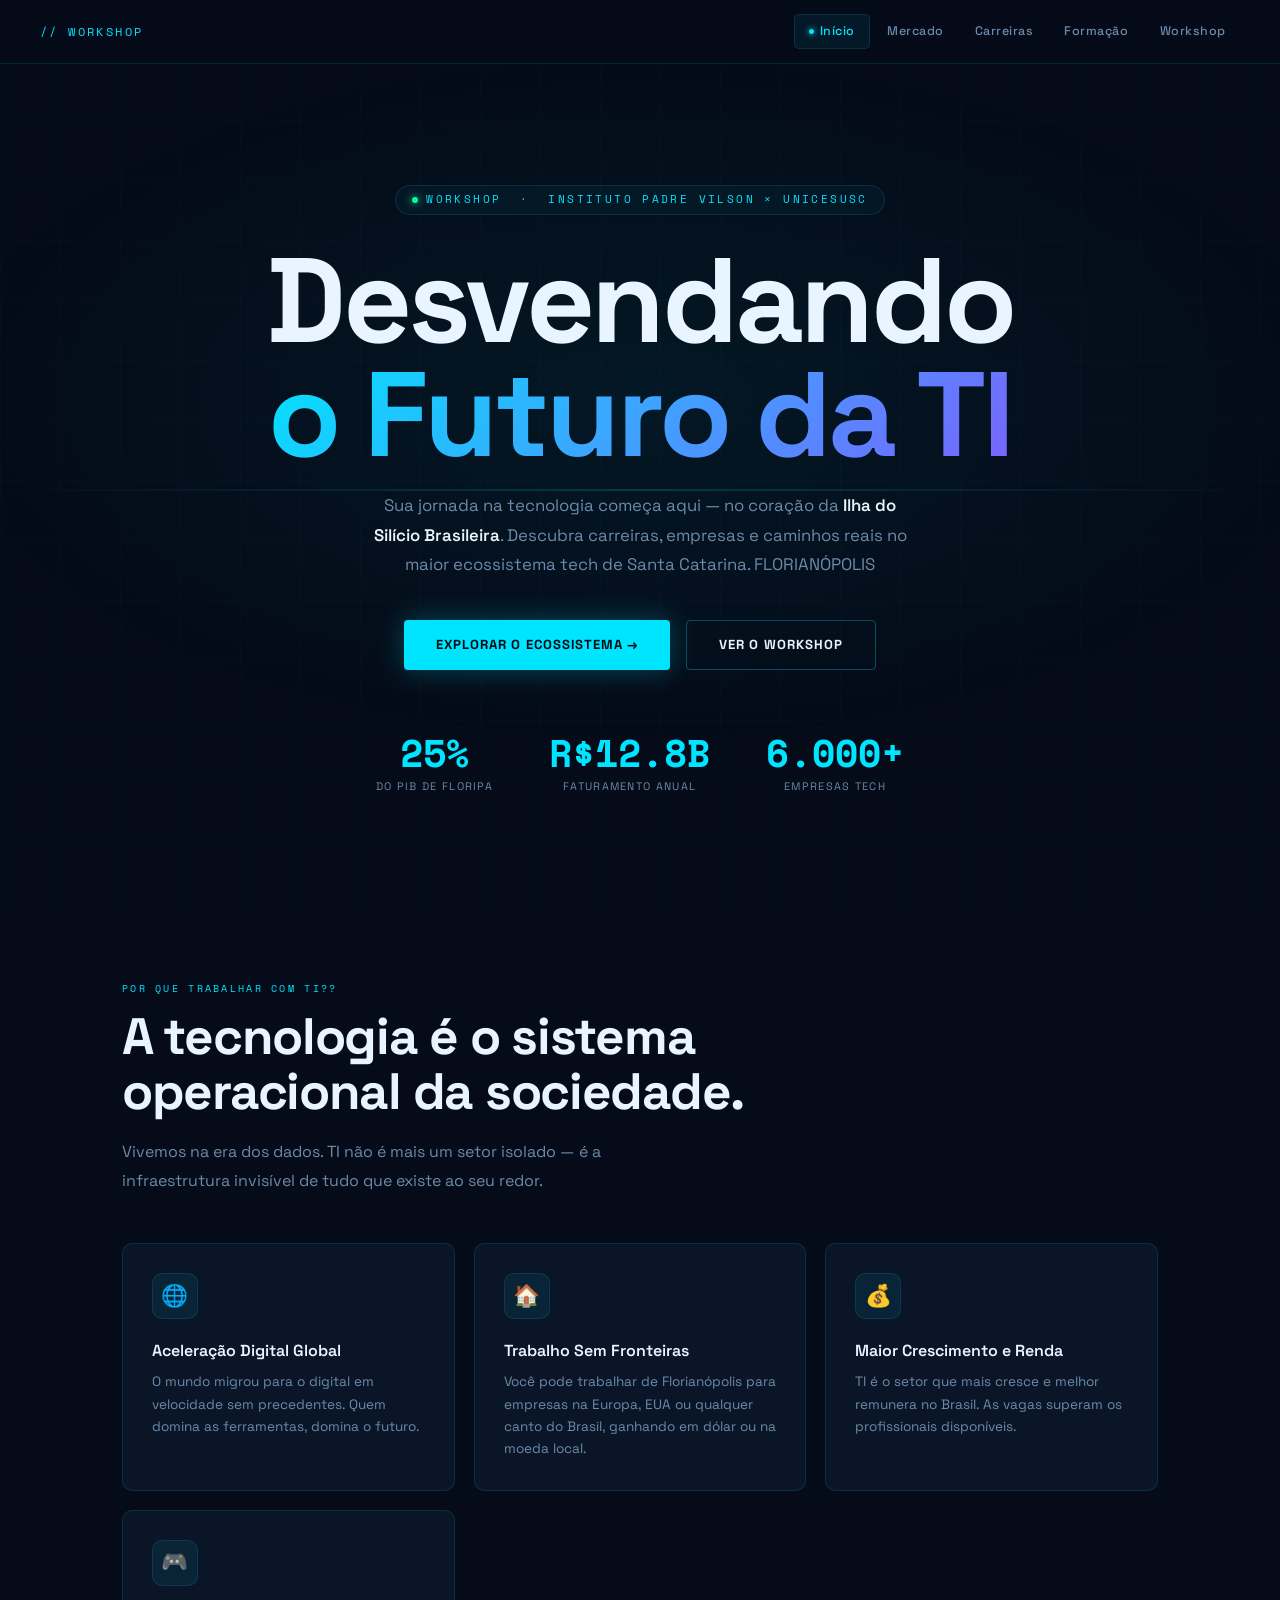
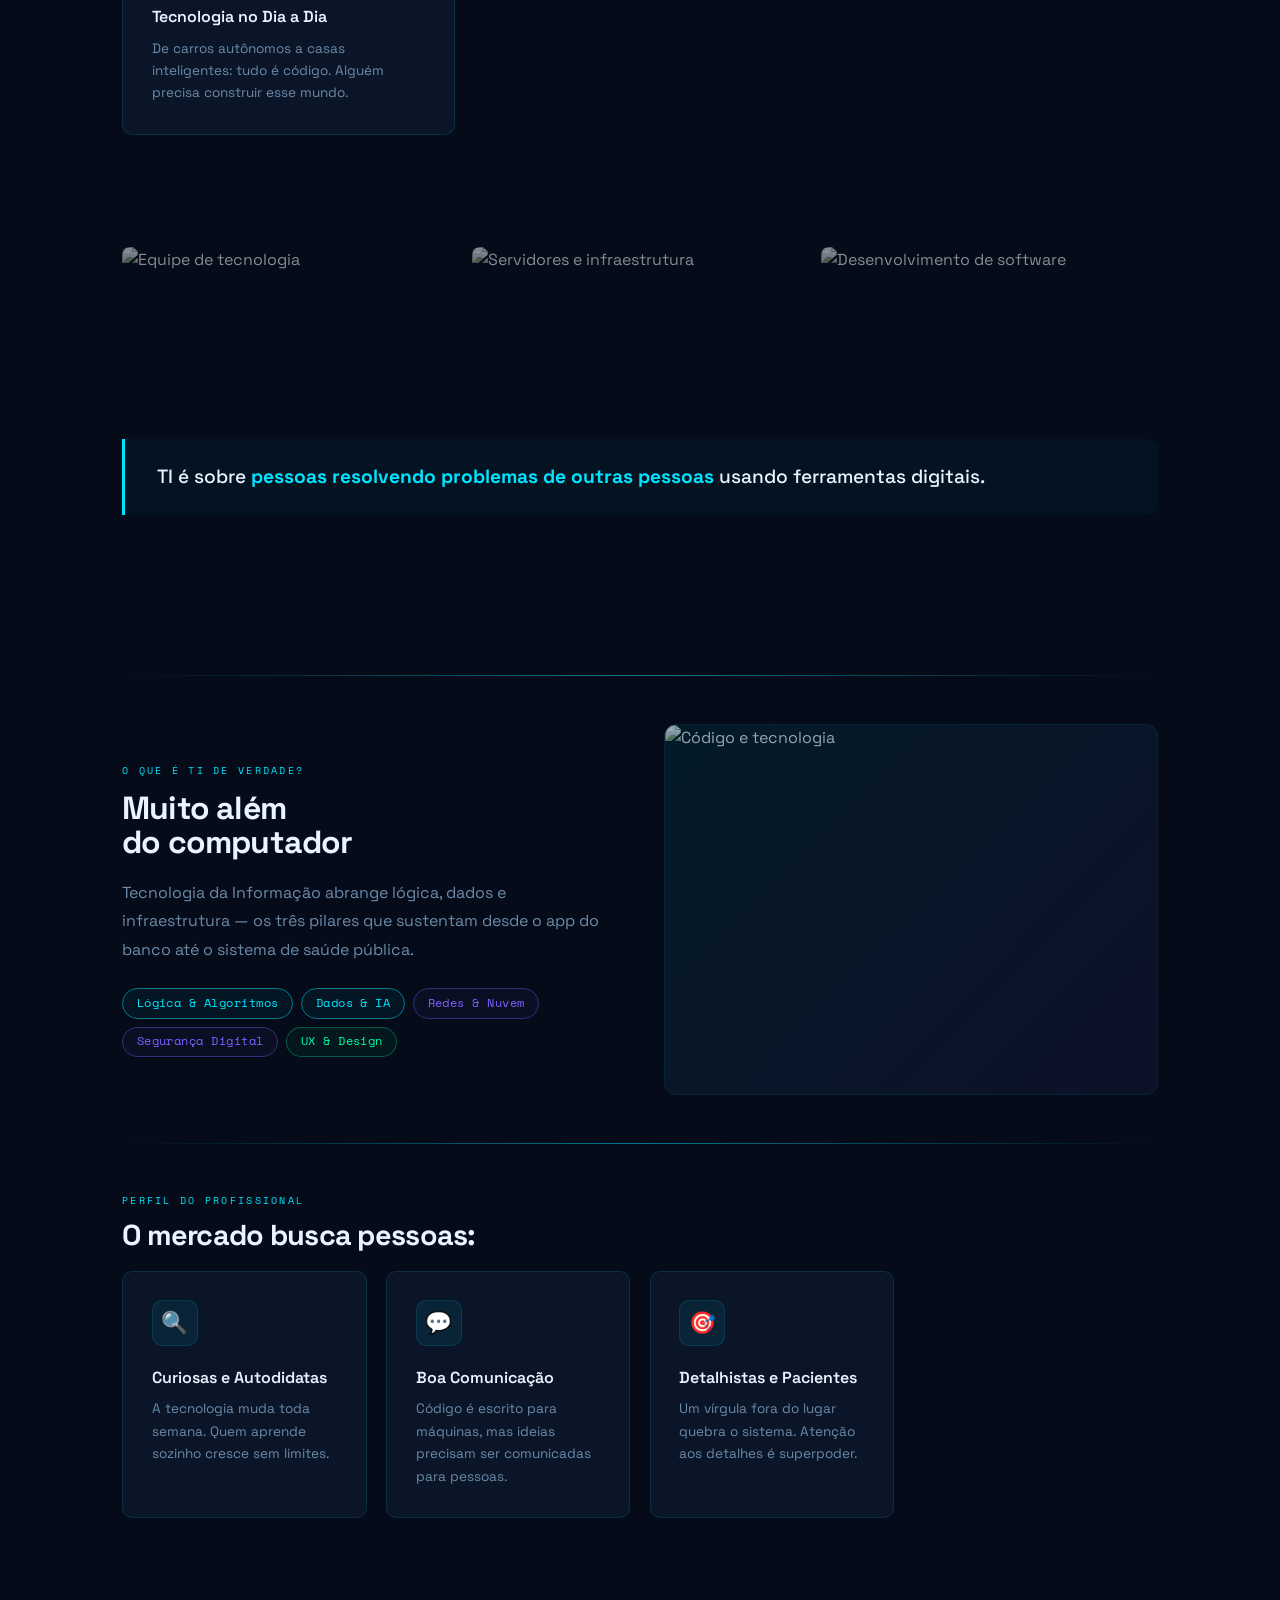
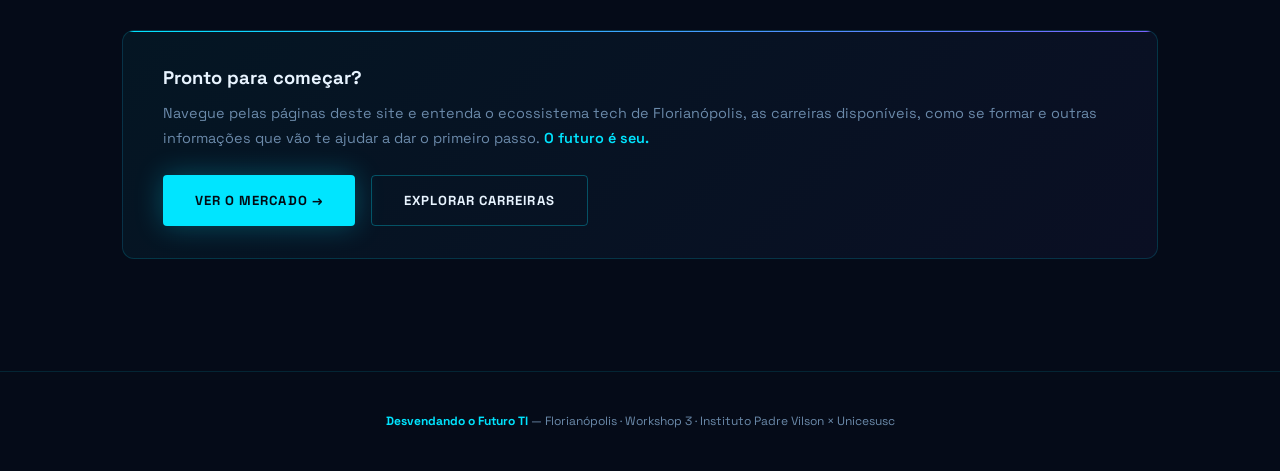
==== index.html @ 4a5c8958 "1 commit" ====
<!DOCTYPE html>
<html lang="pt-BR">
<head>
  <meta charset="UTF-8" />
  <meta name="viewport" content="width=device-width, initial-scale=1.0" />
  <title>Desvendando o Futuro TI — Florianópolis</title>
  <meta name="description" content="Workshop 3 – Mercado de Tecnologia em SC. Sua jornada na TI de Florianópolis começa aqui." />
  <link rel="stylesheet" href="style.css" />
</head>
<body>

<!-- ══ NAVBAR ══════════════════════════════════════════════════════ -->
<nav class="navbar">
  <div class="nav-logo">&#47;&#47;&nbsp;WORKSHOP<span></span></div>

  <button class="nav-toggle" id="nav-toggle" aria-label="Abrir menu">
    <span></span><span></span><span></span>
  </button>

  <ul class="nav-links" id="nav-links">
    <li><a href="index.html"><span class="dot"></span>Início</a></li>
    <li><a href="mercado.html"><span class="dot"></span>Mercado</a></li>
    <li><a href="carreiras.html"><span class="dot"></span>Carreiras</a></li>
    <li><a href="formacao.html"><span class="dot"></span>Formação</a></li>
    <li><a href="workshop.html"><span class="dot"></span>Workshop</a></li>
  </ul>
</nav>

<!-- ══ HERO ════════════════════════════════════════════════════════ -->
<div class="page-wrapper">
  <section class="hero">
    <div class="hero-bg-img"></div>
    <div class="hero-overlay"></div>

    <div class="hero-content">
      <div class="eyebrow">
        <div class="eyebrow-dot"></div>
        Workshop  &nbsp;·&nbsp; Instituto Padre Vilson × Unicesusc
      </div>

      <h1>
        Desvendando<br>
        <span class="line2">o Futuro da TI</span>
      </h1>

      <p class="hero-sub">
        Sua jornada na tecnologia começa aqui — no coração da
        <strong>Ilha do Silício Brasileira</strong>.
        Descubra carreiras, empresas e caminhos reais no maior
        ecossistema tech de Santa Catarina. FLORIANÓPOLIS
      </p>

      <div class="hero-ctas">
        <a href="mercado.html" class="btn btn-primary">Explorar o Ecossistema →</a>
        <a href="workshop.html" class="btn btn-ghost">Ver o Workshop</a>
      </div>

      <div class="hero-stats">
        <div class="stat">
          <div class="stat-num" data-count="25" data-suffix="%">0%</div>
          <div class="stat-label">do PIB de Floripa</div>
        </div>
        <div class="stat">
          <div class="stat-num" data-count="12.8" data-prefix="R$" data-suffix="B" data-decimals="1">R$0B</div>
          <div class="stat-label">faturamento anual</div>
        </div>
        <div class="stat">
          <div class="stat-num" data-count="6000" data-suffix="+">0</div>
          <div class="stat-label">empresas tech</div>
        </div>
      </div>
    </div>
  </section>

  <!-- ══ POR QUE TI? ═══════════════════════════════════════════════ -->
  <section class="section">
    <div data-animate>
      <div class="section-tag">Por que trabalhar com TI??</div>
      <h2 class="section-title">A tecnologia é o sistema<br>operacional da sociedade.</h2>
      <p class="section-desc">
        Vivemos na era dos dados. TI não é mais um setor isolado — é a
        infraestrutura invisível de tudo que existe ao seu redor.
      </p>
    </div>

    <div class="cards" data-animate>
      <div class="card">
        <div class="card-icon">🌐</div>
        <h3>Aceleração Digital Global</h3>
        <p>O mundo migrou para o digital em velocidade sem precedentes. Quem domina as ferramentas, domina o futuro.</p>
      </div>
      <div class="card">
        <div class="card-icon">🏠</div>
        <h3>Trabalho Sem Fronteiras</h3>
        <p>Você pode trabalhar de Florianópolis para empresas na Europa, EUA ou qualquer canto do Brasil, ganhando em dólar ou na moeda local.</p>
      </div>
      <div class="card">
        <div class="card-icon">💰</div>
        <h3>Maior Crescimento e Renda</h3>
        <p>TI é o setor que mais cresce e melhor remunera no Brasil. As vagas superam os profissionais disponíveis.</p>
      </div>
      <div class="card">
        <div class="card-icon">🎮</div>
        <h3>Tecnologia no Dia a Dia</h3>
        <p>De carros autônomos a casas inteligentes: tudo é código. Alguém precisa construir esse mundo.</p>
      </div>
    </div>
  </section>

  <!-- ══ GALERIA + QUOTE ══════════════════════════════════════════ -->
  <section class="section" style="padding-top:0">
    <div class="img-gallery" data-animate>
      <img src="https://images.unsplash.com/photo-1519389950473-47ba0277781c?w=600&q=75" alt="Equipe de tecnologia" loading="lazy" />
      <img src="https://images.unsplash.com/photo-1558494949-ef010cbdcc31?w=600&q=75" alt="Servidores e infraestrutura" loading="lazy" />
      <img src="https://images.unsplash.com/photo-1517134191118-9d595e4c8c2b?w=600&q=75" alt="Desenvolvimento de software" loading="lazy" />
    </div>

    <div class="big-quote" data-animate>
      <p>TI é sobre <strong>pessoas resolvendo problemas de outras pessoas</strong> usando ferramentas digitais.</p>
    </div>
  </section>

  <!-- ══ O QUE É TI? ═══════════════════════════════════════════════ -->
  <section class="section" style="padding-top:0">
    <hr class="fancy" />

    <div class="split" data-animate>
      <div>
        <div class="section-tag">O que é TI de verdade?</div>
        <h2 class="section-title" style="font-size:2rem">Muito além<br>do computador</h2>
        <p class="section-desc" style="margin-bottom:1.5rem">
          Tecnologia da Informação abrange lógica, dados e infraestrutura —
          os três pilares que sustentam desde o app do banco até o sistema de saúde pública.
        </p>
        <div class="chips">
          <span class="chip cyan">Lógica &amp; Algoritmos</span>
          <span class="chip cyan">Dados &amp; IA</span>
          <span class="chip violet">Redes &amp; Nuvem</span>
          <span class="chip violet">Segurança Digital</span>
          <span class="chip green">UX &amp; Design</span>
        </div>
      </div>
      <div class="split-img">
        <img src="https://images.unsplash.com/photo-1550751827-4bd374c3f58b?w=800&q=75" alt="Código e tecnologia" loading="lazy" />
        <div class="split-img-overlay"></div>
      </div>
    </div>

    <hr class="fancy" />

    <!-- perfil -->
    <div data-animate>
      <div class="section-tag">Perfil do profissional</div>
      <h2 class="section-title" style="font-size:1.8rem">O mercado busca pessoas:</h2>
    </div>

    <div class="cards" style="grid-template-columns:repeat(auto-fill,minmax(200px,1fr))" data-animate>
      <div class="card">
        <div class="card-icon">🔍</div>
        <h3>Curiosas e Autodidatas</h3>
        <p>A tecnologia muda toda semana. Quem aprende sozinho cresce sem limites.</p>
      </div>
      <div class="card">
        <div class="card-icon">💬</div>
        <h3>Boa Comunicação</h3>
        <p>Código é escrito para máquinas, mas ideias precisam ser comunicadas para pessoas.</p>
      </div>
      <div class="card">
        <div class="card-icon">🎯</div>
        <h3>Detalhistas e Pacientes</h3>
        <p>Um vírgula fora do lugar quebra o sistema. Atenção aos detalhes é superpoder.</p>
      </div>
    </div>
  </section>

  <!-- ══ CTA ════════════════════════════════════════════════════════ -->
  <section class="section" style="padding-top:0; text-align:center" data-animate>
    <div class="highlight-box" style="text-align:left">
      <h3>Pronto para começar?</h3>
      <p>
        Navegue pelas páginas deste site e entenda o ecossistema tech de Florianópolis,
        as carreiras disponíveis, como se formar e outras informações que vão te ajudar
        a dar o primeiro passo. <strong>O futuro é seu.</strong>
      </p>
      <div style="display:flex;gap:1rem;margin-top:1.5rem;flex-wrap:wrap">
        <a href="mercado.html" class="btn btn-primary">Ver o Mercado →</a>
        <a href="carreiras.html" class="btn btn-ghost">Explorar Carreiras</a>
      </div>
    </div>
  </section>

  <footer class="footer">
    <strong style="color:var(--cyan)">Desvendando o Futuro TI</strong> —
    Florianópolis · Workshop 3 · Instituto Padre Vilson × Unicesusc
  </footer>
</div>

<script src="script.js"></script>
</body>
</html>
---- style.css ----
@import url('https://fonts.googleapis.com/css2?family=Space+Grotesk:wght@300;400;500;600;700&family=Space+Mono:wght@400;700&display=swap');

/* ══════════════════════════════════════════
   VARIÁVEIS E RESET
══════════════════════════════════════════ */
:root {
  --bg:         #050b18;
  --surface:    #0a1628;
  --surface2:   #0f2040;
  --cyan:       #00e5ff;
  --cyan-dim:   #007a8c;
  --violet:     #7b61ff;
  --violet-dim: #3a2e7a;
  --green:      #00ffa3;
  --orange:     #ff9d4a;
  --text:       #e8f4ff;
  --muted:      #6b8aaa;
  --border:     rgba(0, 229, 255, 0.12);
  --border-h:   rgba(0, 229, 255, 0.30);
  --glow-cyan:  rgba(0, 229, 255, 0.15);
  --glow-v:     rgba(123, 97, 255, 0.15);
}

*, *::before, *::after { box-sizing: border-box; margin: 0; padding: 0; }

html { scroll-behavior: smooth; font-size: 16px; }

body {
  font-family: 'Space Grotesk', sans-serif;
  background: var(--bg);
  color: var(--text);
  min-height: 100vh;
  overflow-x: hidden;
  line-height: 1.6;
}

img { display: block; max-width: 100%; }
a  { color: inherit; text-decoration: none; }
ul { list-style: none; }

/* ══════════════════════════════════════════
   FUNDO — GRID ANIMADO
══════════════════════════════════════════ */
body::before {
  content: '';
  position: fixed;
  inset: 0;
  background-image:
    linear-gradient(rgba(0,229,255,0.025) 1px, transparent 1px),
    linear-gradient(90deg, rgba(0,229,255,0.025) 1px, transparent 1px);
  background-size: 60px 60px;
  pointer-events: none;
  z-index: 0;
}

/* ══════════════════════════════════════════
   NAVBAR
══════════════════════════════════════════ */
.navbar {
  position: fixed;
  top: 0; left: 0; right: 0;
  z-index: 999;
  height: 64px;
  display: flex;
  align-items: center;
  justify-content: space-between;
  padding: 0 2.5rem;
  background: rgba(5, 11, 24, 0.88);
  backdrop-filter: blur(14px);
  border-bottom: 1px solid var(--border);
}

.nav-logo {
  font-family: 'Space Mono', monospace;
  font-size: 0.75rem;
  letter-spacing: 0.2em;
  color: var(--cyan);
  text-transform: uppercase;
  white-space: nowrap;
}

.nav-logo span { color: var(--violet); }

.nav-links {
  display: flex;
  gap: 0.15rem;
  align-items: center;
}

.nav-links a {
  display: flex;
  align-items: center;
  gap: 0.35rem;
  padding: 0.4rem 0.9rem;
  font-size: 0.78rem;
  font-weight: 500;
  color: var(--muted);
  border-radius: 5px;
  letter-spacing: 0.04em;
  transition: color 0.2s, background 0.2s;
  white-space: nowrap;
}

.nav-links a:hover,
.nav-links a.active {
  color: var(--cyan);
  background: rgba(0,229,255,0.07);
}

.nav-links a.active {
  border: 1px solid var(--border);
}

/* indicador de página ativa */
.nav-links a .dot {
  display: none;
  width: 5px; height: 5px;
  border-radius: 50%;
  background: var(--cyan);
  box-shadow: 0 0 6px var(--cyan);
}
.nav-links a.active .dot { display: block; }

/* hamburger mobile */
.nav-toggle {
  display: none;
  flex-direction: column;
  gap: 5px;
  cursor: pointer;
  padding: 4px;
}
.nav-toggle span {
  display: block;
  width: 24px; height: 2px;
  background: var(--muted);
  border-radius: 2px;
  transition: all 0.3s;
}

/* ══════════════════════════════════════════
   LAYOUT GERAL DE PÁGINA
══════════════════════════════════════════ */
.page-wrapper {
  position: relative;
  z-index: 1;
  padding-top: 64px;
  min-height: 100vh;
}

/* ══════════════════════════════════════════
   HERO — HOME
══════════════════════════════════════════ */
.hero {
  position: relative;
  min-height: calc(100vh - 64px);
  display: flex;
  flex-direction: column;
  align-items: center;
  justify-content: center;
  text-align: center;
  padding: 5rem 2rem 4rem;
  overflow: hidden;
}

.hero-bg-img {
  position: absolute;
  inset: 0;
  background: url('https://images.unsplash.com/photo-1518770660439-4636190af475?w=1600&q=80') center/cover no-repeat;
  opacity: 0.07;
  filter: saturate(0.4);
}

.hero-overlay {
  position: absolute;
  inset: 0;
  background: radial-gradient(ellipse 80% 60% at 50% 40%, rgba(0,229,255,0.06) 0%, transparent 70%);
}

@keyframes scanline {
  0%   { top: -3%; }
  100% { top: 103%; }
}
.hero::after {
  content: '';
  position: absolute;
  left: 0; right: 0; height: 2px;
  background: linear-gradient(90deg, transparent, rgba(0,229,255,0.18), transparent);
  animation: scanline 7s linear infinite;
  pointer-events: none;
}

.hero-content { position: relative; z-index: 2; }

.eyebrow {
  display: inline-flex;
  align-items: center;
  gap: 0.5rem;
  font-family: 'Space Mono', monospace;
  font-size: 0.68rem;
  letter-spacing: 0.22em;
  color: var(--cyan);
  text-transform: uppercase;
  border: 1px solid var(--border);
  padding: 0.35rem 1rem;
  border-radius: 20px;
  background: rgba(0,229,255,0.04);
  margin-bottom: 1.8rem;
}

.eyebrow-dot {
  width: 6px; height: 6px;
  border-radius: 50%;
  background: var(--green);
  box-shadow: 0 0 8px var(--green);
  animation: blink 1.6s ease-in-out infinite;
}

@keyframes blink {
  0%, 100% { opacity: 1; }
  50% { opacity: 0.2; }
}

.hero h1 {
  font-size: clamp(3.2rem, 10vw, 7.5rem);
  font-weight: 700;
  line-height: 0.95;
  letter-spacing: -0.03em;
  margin-bottom: 1.2rem;
}

.hero h1 .line2 {
  background: linear-gradient(135deg, var(--cyan) 0%, var(--violet) 100%);
  -webkit-background-clip: text;
  -webkit-text-fill-color: transparent;
  background-clip: text;
}

.hero-sub {
  font-size: 1.05rem;
  color: var(--muted);
  max-width: 540px;
  margin: 0 auto 2.5rem;
  line-height: 1.75;
}

.hero-sub strong { color: var(--text); font-weight: 600; }

.hero-ctas {
  display: flex;
  gap: 1rem;
  justify-content: center;
  flex-wrap: wrap;
  margin-bottom: 4rem;
}

.btn {
  display: inline-flex;
  align-items: center;
  gap: 0.45rem;
  padding: 0.85rem 2rem;
  font-weight: 700;
  font-size: 0.82rem;
  letter-spacing: 0.08em;
  text-transform: uppercase;
  border-radius: 4px;
  cursor: pointer;
  border: none;
  transition: transform 0.15s, box-shadow 0.15s;
  text-decoration: none;
}

.btn-primary {
  background: var(--cyan);
  color: #020b14;
  box-shadow: 0 0 28px rgba(0,229,255,0.28);
}
.btn-primary:hover {
  transform: translateY(-2px);
  box-shadow: 0 0 48px rgba(0,229,255,0.45);
}

.btn-ghost {
  background: transparent;
  color: var(--text);
  border: 1px solid var(--border-h);
}
.btn-ghost:hover {
  background: rgba(255,255,255,0.04);
  transform: translateY(-2px);
}

.hero-stats {
  display: flex;
  gap: 3.5rem;
  justify-content: center;
  flex-wrap: wrap;
}

.stat { text-align: center; }

.stat-num {
  font-family: 'Space Mono', monospace;
  font-size: 2.4rem;
  font-weight: 700;
  color: var(--cyan);
  line-height: 1;
}

.stat-label {
  font-size: 0.68rem;
  color: var(--muted);
  text-transform: uppercase;
  letter-spacing: 0.12em;
  margin-top: 0.35rem;
}

/* ══════════════════════════════════════════
   SEÇÕES GERAIS
══════════════════════════════════════════ */
.section {
  max-width: 1100px;
  margin: 0 auto;
  padding: 5rem 2rem;
}

.section + .section { padding-top: 0; }

.section-tag {
  font-family: 'Space Mono', monospace;
  font-size: 0.65rem;
  letter-spacing: 0.22em;
  color: var(--cyan);
  text-transform: uppercase;
  margin-bottom: 0.75rem;
}

.section-title {
  font-size: clamp(1.9rem, 4vw, 3.2rem);
  font-weight: 700;
  line-height: 1.08;
  letter-spacing: -0.025em;
  margin-bottom: 1.2rem;
}

.section-desc {
  color: var(--muted);
  max-width: 580px;
  line-height: 1.78;
  font-size: 1rem;
  margin-bottom: 3rem;
}

.section-desc strong { color: var(--text); font-weight: 600; }

/* ══════════════════════════════════════════
   IMAGEM COM OVERLAY — SEÇÃO HERO INTERNA
══════════════════════════════════════════ */
.page-hero {
  position: relative;
  height: 340px;
  overflow: hidden;
  display: flex;
  align-items: flex-end;
  padding: 3rem 2.5rem;
}

.page-hero img {
  position: absolute;
  inset: 0;
  width: 100%; height: 100%;
  object-fit: cover;
  opacity: 0.18;
  filter: saturate(0.3);
}

.page-hero-overlay {
  position: absolute;
  inset: 0;
  background: linear-gradient(to top, var(--bg) 30%, transparent 100%);
}

.page-hero-content {
  position: relative;
  z-index: 2;
  max-width: 1100px;
  width: 100%;
  margin: 0 auto;
}

.page-hero-content .section-tag { margin-bottom: 0.5rem; }
.page-hero-content .section-title { margin-bottom: 0; font-size: clamp(2rem, 5vw, 3.5rem); }

/* ══════════════════════════════════════════
   CARDS
══════════════════════════════════════════ */
.cards {
  display: grid;
  grid-template-columns: repeat(auto-fill, minmax(255px, 1fr));
  gap: 1.2rem;
}

.card {
  background: var(--surface);
  border: 1px solid var(--border);
  border-radius: 10px;
  padding: 1.8rem;
  position: relative;
  overflow: hidden;
  transition: border-color 0.25s, transform 0.25s;
}

.card::after {
  content: '';
  position: absolute;
  top: 0; left: 0; right: 0;
  height: 2px;
  background: linear-gradient(90deg, var(--cyan), var(--violet));
  opacity: 0;
  transition: opacity 0.25s;
}

.card:hover { border-color: var(--border-h); transform: translateY(-4px); }
.card:hover::after { opacity: 1; }

.card-icon {
  width: 46px; height: 46px;
  border-radius: 10px;
  background: rgba(0,229,255,0.07);
  border: 1px solid var(--border);
  display: flex; align-items: center; justify-content: center;
  font-size: 1.35rem;
  margin-bottom: 1.15rem;
}

.card h3 { font-size: 1rem; font-weight: 600; margin-bottom: 0.5rem; }
.card p  { font-size: 0.85rem; color: var(--muted); line-height: 1.65; }

/* card com imagem de fundo */
.card-img {
  padding: 0;
  overflow: hidden;
  border-radius: 10px;
}

.card-img img {
  width: 100%; height: 180px;
  object-fit: cover;
  opacity: 0.55;
  filter: saturate(0.4);
  transition: opacity 0.3s, filter 0.3s;
}

.card-img:hover img { opacity: 0.75; filter: saturate(0.7); }

.card-img-body {
  padding: 1.4rem;
}
.card-img-body h3 { font-size: 1rem; font-weight: 600; margin-bottom: 0.4rem; }
.card-img-body p  { font-size: 0.83rem; color: var(--muted); line-height: 1.6; }

/* ══════════════════════════════════════════
   IMAGEM DIVIDIDA (imagem + texto lado a lado)
══════════════════════════════════════════ */
.split {
  display: grid;
  grid-template-columns: 1fr 1fr;
  gap: 3rem;
  align-items: center;
  margin: 3rem 0;
}

.split.reverse { direction: rtl; }
.split.reverse > * { direction: ltr; }

.split-img {
  border-radius: 12px;
  overflow: hidden;
  border: 1px solid var(--border);
  aspect-ratio: 4/3;
  position: relative;
}

.split-img img {
  width: 100%; height: 100%;
  object-fit: cover;
  opacity: 0.65;
  filter: saturate(0.5);
  transition: opacity 0.4s;
}

.split-img:hover img { opacity: 0.85; }

.split-img-overlay {
  position: absolute;
  inset: 0;
  background: linear-gradient(135deg, rgba(0,229,255,0.07), rgba(123,97,255,0.07));
}

/* ══════════════════════════════════════════
   HIGHLIGHT BOX
══════════════════════════════════════════ */
.highlight-box {
  position: relative;
  background: linear-gradient(135deg, rgba(0,229,255,0.05), rgba(123,97,255,0.05));
  border: 1px solid rgba(0,229,255,0.16);
  border-radius: 12px;
  padding: 2rem 2.5rem;
  margin: 2rem 0;
  overflow: hidden;
}

.highlight-box::before {
  content: '';
  position: absolute;
  top: 0; left: 0; right: 0;
  height: 1px;
  background: linear-gradient(90deg, var(--cyan), var(--violet));
}

.highlight-box h3 { font-size: 1.15rem; font-weight: 700; margin-bottom: 0.55rem; }
.highlight-box p  { font-size: 0.9rem; color: var(--muted); line-height: 1.75; }
.highlight-box strong { color: var(--cyan); font-weight: 600; }

/* ══════════════════════════════════════════
   TIMELINE
══════════════════════════════════════════ */
.timeline {
  position: relative;
  padding-left: 2rem;
}

.timeline::before {
  content: '';
  position: absolute;
  left: 0; top: 8px; bottom: 0;
  width: 1px;
  background: linear-gradient(to bottom, var(--cyan), var(--violet), transparent);
}

.tl-item {
  position: relative;
  padding-bottom: 2.5rem;
  padding-left: 1.75rem;
}

.tl-item::before {
  content: '';
  position: absolute;
  left: -5px; top: 7px;
  width: 10px; height: 10px;
  border-radius: 50%;
  background: var(--cyan);
  box-shadow: 0 0 10px var(--cyan);
}

.tl-title { font-weight: 600; color: var(--cyan); margin-bottom: 0.4rem; font-size: 1rem; }
.tl-body  { font-size: 0.87rem; color: var(--muted); line-height: 1.68; }

/* ══════════════════════════════════════════
   TABELA
══════════════════════════════════════════ */
.data-table {
  width: 100%;
  border-collapse: collapse;
  font-size: 0.87rem;
}

.data-table th {
  text-align: left;
  padding: 0.7rem 1rem;
  color: var(--cyan);
  font-family: 'Space Mono', monospace;
  font-size: 0.67rem;
  letter-spacing: 0.12em;
  text-transform: uppercase;
  border-bottom: 1px solid var(--border);
}

.data-table td {
  padding: 0.95rem 1rem;
  border-bottom: 1px solid rgba(255,255,255,0.04);
  color: var(--muted);
  vertical-align: top;
  line-height: 1.6;
}

.data-table td:first-child { color: var(--text); font-weight: 600; }
.data-table tr:hover td    { background: rgba(0,229,255,0.03); }

/* ══════════════════════════════════════════
   CHIPS / TAGS
══════════════════════════════════════════ */
.chips {
  display: flex;
  flex-wrap: wrap;
  gap: 0.5rem;
  margin-top: 1rem;
}

.chip {
  padding: 0.3rem 0.85rem;
  border: 1px solid var(--border);
  border-radius: 20px;
  font-size: 0.73rem;
  color: var(--muted);
  background: rgba(255,255,255,0.02);
  font-family: 'Space Mono', monospace;
  letter-spacing: 0.04em;
}

.chip.cyan   { border-color: var(--cyan-dim);   color: var(--cyan);   background: rgba(0,229,255,0.05); }
.chip.violet { border-color: var(--violet-dim); color: var(--violet); background: rgba(123,97,255,0.05); }
.chip.green  { border-color: rgba(0,255,163,0.3); color: var(--green); background: rgba(0,255,163,0.05); }
.chip.orange { border-color: rgba(255,157,74,0.3); color: var(--orange); background: rgba(255,157,74,0.05); }

/* ══════════════════════════════════════════
   CAREER TRACK CARDS
══════════════════════════════════════════ */
.track-grid {
  display: grid;
  grid-template-columns: repeat(auto-fill, minmax(215px, 1fr));
  gap: 1.1rem;
}

.track-card {
  background: var(--surface);
  border: 1px solid var(--border);
  border-radius: 10px;
  padding: 1.6rem 1.4rem;
  text-align: center;
  transition: transform 0.22s, border-color 0.22s, box-shadow 0.22s;
  cursor: default;
}

.track-card:hover {
  transform: translateY(-5px);
  border-color: var(--violet-dim);
  box-shadow: 0 8px 32px rgba(123,97,255,0.12);
}

.track-icon   { font-size: 2.4rem; margin-bottom: 0.8rem; }
.track-name   { font-weight: 700; font-size: 0.95rem; margin-bottom: 0.4rem; }
.track-desc   { font-size: 0.78rem; color: var(--muted); line-height: 1.6; }

/* ══════════════════════════════════════════
   NÍVEIS DE CARREIRA
══════════════════════════════════════════ */
.levels {
  display: grid;
  grid-template-columns: repeat(auto-fill, minmax(210px, 1fr));
  gap: 1rem;
  margin-top: 1.5rem;
}

.level-block {
  padding: 1.3rem;
  border: 1px solid var(--border);
  border-radius: 10px;
  background: var(--surface);
}

.lvl-tag {
  font-family: 'Space Mono', monospace;
  font-size: 0.62rem;
  letter-spacing: 0.18em;
  text-transform: uppercase;
  margin-bottom: 0.45rem;
}

.level-block.jun .lvl-tag { color: var(--green); }
.level-block.pln .lvl-tag { color: var(--cyan); }
.level-block.sen .lvl-tag { color: var(--violet); }
.level-block.esp .lvl-tag { color: var(--orange); }

.level-block h4 { font-size: 0.92rem; font-weight: 600; margin-bottom: 0.35rem; }
.level-block p  { font-size: 0.78rem; color: var(--muted); line-height: 1.55; }

/* ══════════════════════════════════════════
   STEPS / LISTA NUMERADA
══════════════════════════════════════════ */
.steps { display: flex; flex-direction: column; gap: 0.9rem; margin-top: 1.5rem; }

.step-row {
  display: flex;
  align-items: flex-start;
  gap: 1.1rem;
  padding: 1.15rem 1.3rem;
  background: var(--surface);
  border: 1px solid var(--border);
  border-radius: 10px;
  transition: border-color 0.2s;
}

.step-row:hover { border-color: var(--border-h); }

.step-num {
  font-family: 'Space Mono', monospace;
  font-size: 0.72rem;
  color: var(--cyan);
  min-width: 28px;
  padding-top: 2px;
}

.step-content h4 { font-size: 0.92rem; font-weight: 600; margin-bottom: 0.2rem; }
.step-content p  { font-size: 0.82rem; color: var(--muted); line-height: 1.6; }

/* ══════════════════════════════════════════
   TERMINAL BLOCK
══════════════════════════════════════════ */
.terminal {
  background: #020810;
  border: 1px solid rgba(0,229,255,0.15);
  border-radius: 10px;
  padding: 1.4rem 1.6rem;
  font-family: 'Space Mono', monospace;
  font-size: 0.78rem;
  color: var(--green);
  line-height: 2.1;
}

.terminal .dim  { color: var(--muted); }
.terminal .cy   { color: var(--cyan); }
.terminal .vio  { color: var(--violet); }
.terminal .org  { color: var(--orange); }
.terminal .bar  { display: block; height: 1px; background: var(--border); margin: 0.8rem 0; }

/* terminal header */
.terminal-header {
  display: flex;
  align-items: center;
  gap: 6px;
  margin-bottom: 1rem;
  padding-bottom: 0.8rem;
  border-bottom: 1px solid var(--border);
}

.t-dot {
  width: 11px; height: 11px;
  border-radius: 50%;
}

.t-dot.red    { background: #ff5f56; }
.t-dot.yellow { background: #ffbd2e; }
.t-dot.green  { background: #27c93f; }

.terminal-header span {
  margin-left: auto;
  font-size: 0.62rem;
  color: var(--muted);
  letter-spacing: 0.1em;
}

/* ══════════════════════════════════════════
   ETAPAS DO WORKSHOP
══════════════════════════════════════════ */
.etapa-list { display: flex; flex-direction: column; }

.etapa {
  display: grid;
  grid-template-columns: 100px 1fr;
  gap: 1.75rem;
  padding: 2rem 0;
  border-bottom: 1px solid rgba(255,255,255,0.05);
  align-items: start;
}

.etapa:last-child { border-bottom: none; }

.etapa-time {
  font-family: 'Space Mono', monospace;
  font-size: 0.7rem;
  color: var(--cyan);
  letter-spacing: 0.06em;
  padding-top: 4px;
  line-height: 1.6;
}

.etapa-num {
  display: inline-block;
  font-size: 0.6rem;
  background: rgba(0,229,255,0.1);
  border: 1px solid var(--border);
  border-radius: 4px;
  padding: 0.15rem 0.45rem;
  margin-bottom: 0.4rem;
  color: var(--cyan);
  letter-spacing: 0.1em;
}

.etapa h4 { font-size: 1.05rem; font-weight: 700; margin-bottom: 0.5rem; }
.etapa p  { font-size: 0.86rem; color: var(--muted); line-height: 1.7; }

/* ══════════════════════════════════════════
   PARCEIROS
══════════════════════════════════════════ */
.partner-grid {
  display: grid;
  grid-template-columns: repeat(3, 1fr);
  gap: 1.2rem;
  margin-top: 1.5rem;
}

.partner-card {
  display: flex;
  flex-direction: column;
  align-items: center;
  text-align: center;
  gap: 0.9rem;
  padding: 2rem 1.5rem;
  background: var(--surface);
  border: 1px solid var(--border);
  border-radius: 12px;
  transition: transform 0.22s, border-color 0.22s;
}

.partner-card:hover {
  transform: translateY(-4px);
  border-color: var(--border-h);
}

.partner-icon {
  width: 56px; height: 56px;
  border-radius: 14px;
  background: rgba(0,229,255,0.07);
  border: 1px solid var(--border);
  display: flex; align-items: center; justify-content: center;
  font-size: 1.6rem;
}

.partner-card h4 { font-size: 0.95rem; font-weight: 700; }
.partner-card p  { font-size: 0.8rem; color: var(--muted); line-height: 1.6; }

/* ══════════════════════════════════════════
   DIVISOR
══════════════════════════════════════════ */
hr.fancy {
  border: none;
  height: 1px;
  background: linear-gradient(90deg, transparent, var(--cyan-dim), transparent);
  margin: 3rem 0;
}

/* ══════════════════════════════════════════
   QUOTE
══════════════════════════════════════════ */
.big-quote {
  border-left: 3px solid var(--cyan);
  padding: 1.4rem 2rem;
  background: rgba(0,229,255,0.04);
  border-radius: 0 10px 10px 0;
  margin: 2rem 0;
}

.big-quote p {
  font-size: 1.2rem;
  font-weight: 500;
  line-height: 1.65;
}

.big-quote strong { color: var(--cyan); }

/* ══════════════════════════════════════════
   FOOTER
══════════════════════════════════════════ */
.footer {
  position: relative;
  z-index: 1;
  padding: 2.5rem 2rem;
  text-align: center;
  border-top: 1px solid var(--border);
  font-size: 0.75rem;
  color: var(--muted);
}

.footer a { color: var(--cyan); }
.footer a:hover { text-decoration: underline; }

/* ══════════════════════════════════════════
   BADGE PULSANTE
══════════════════════════════════════════ */
.pulse-badge {
  display: inline-flex;
  align-items: center;
  gap: 0.5rem;
  padding: 0.4rem 0.9rem;
  border: 1px solid rgba(0,255,163,0.3);
  border-radius: 20px;
  font-size: 0.7rem;
  color: var(--green);
  background: rgba(0,255,163,0.06);
  font-family: 'Space Mono', monospace;
  letter-spacing: 0.06em;
  margin-bottom: 2rem;
}

.pulse-dot {
  width: 7px; height: 7px;
  border-radius: 50%;
  background: var(--green);
  box-shadow: 0 0 8px var(--green);
  animation: blink 1.4s ease-in-out infinite;
}

/* ══════════════════════════════════════════
   IMAGEM GALERIA
══════════════════════════════════════════ */
.img-gallery {
  display: grid;
  grid-template-columns: repeat(3, 1fr);
  gap: 0.8rem;
  margin: 2rem 0;
}

.img-gallery img {
  width: 100%; height: 160px;
  object-fit: cover;
  border-radius: 8px;
  opacity: 0.55;
  filter: saturate(0.4);
  transition: opacity 0.3s, filter 0.3s, transform 0.3s;
}

.img-gallery img:hover {
  opacity: 0.85;
  filter: saturate(0.85);
  transform: scale(1.02);
}

/* ══════════════════════════════════════════
   RESPONSIVO
══════════════════════════════════════════ */
@media (max-width: 900px) {
  .split { grid-template-columns: 1fr; }
  .split.reverse { direction: ltr; }
  .partner-grid { grid-template-columns: 1fr 1fr; }
  .img-gallery  { grid-template-columns: 1fr 1fr; }
}

@media (max-width: 680px) {
  .navbar { padding: 0 1.2rem; }
  .nav-links { display: none; flex-direction: column; position: fixed; top: 64px; left: 0; right: 0; background: rgba(5,11,24,0.97); border-bottom: 1px solid var(--border); padding: 1rem; gap: 0.3rem; }
  .nav-links.open { display: flex; }
  .nav-toggle { display: flex; }
  .hero h1 { font-size: 3rem; }
  .hero-stats { gap: 2rem; }
  .etapa { grid-template-columns: 1fr; gap: 0.5rem; }
  .partner-grid { grid-template-columns: 1fr; }
  .img-gallery { grid-template-columns: 1fr; }
  .page-hero { height: 240px; padding: 2rem 1.5rem; }
  .section { padding: 3rem 1.25rem; }
}
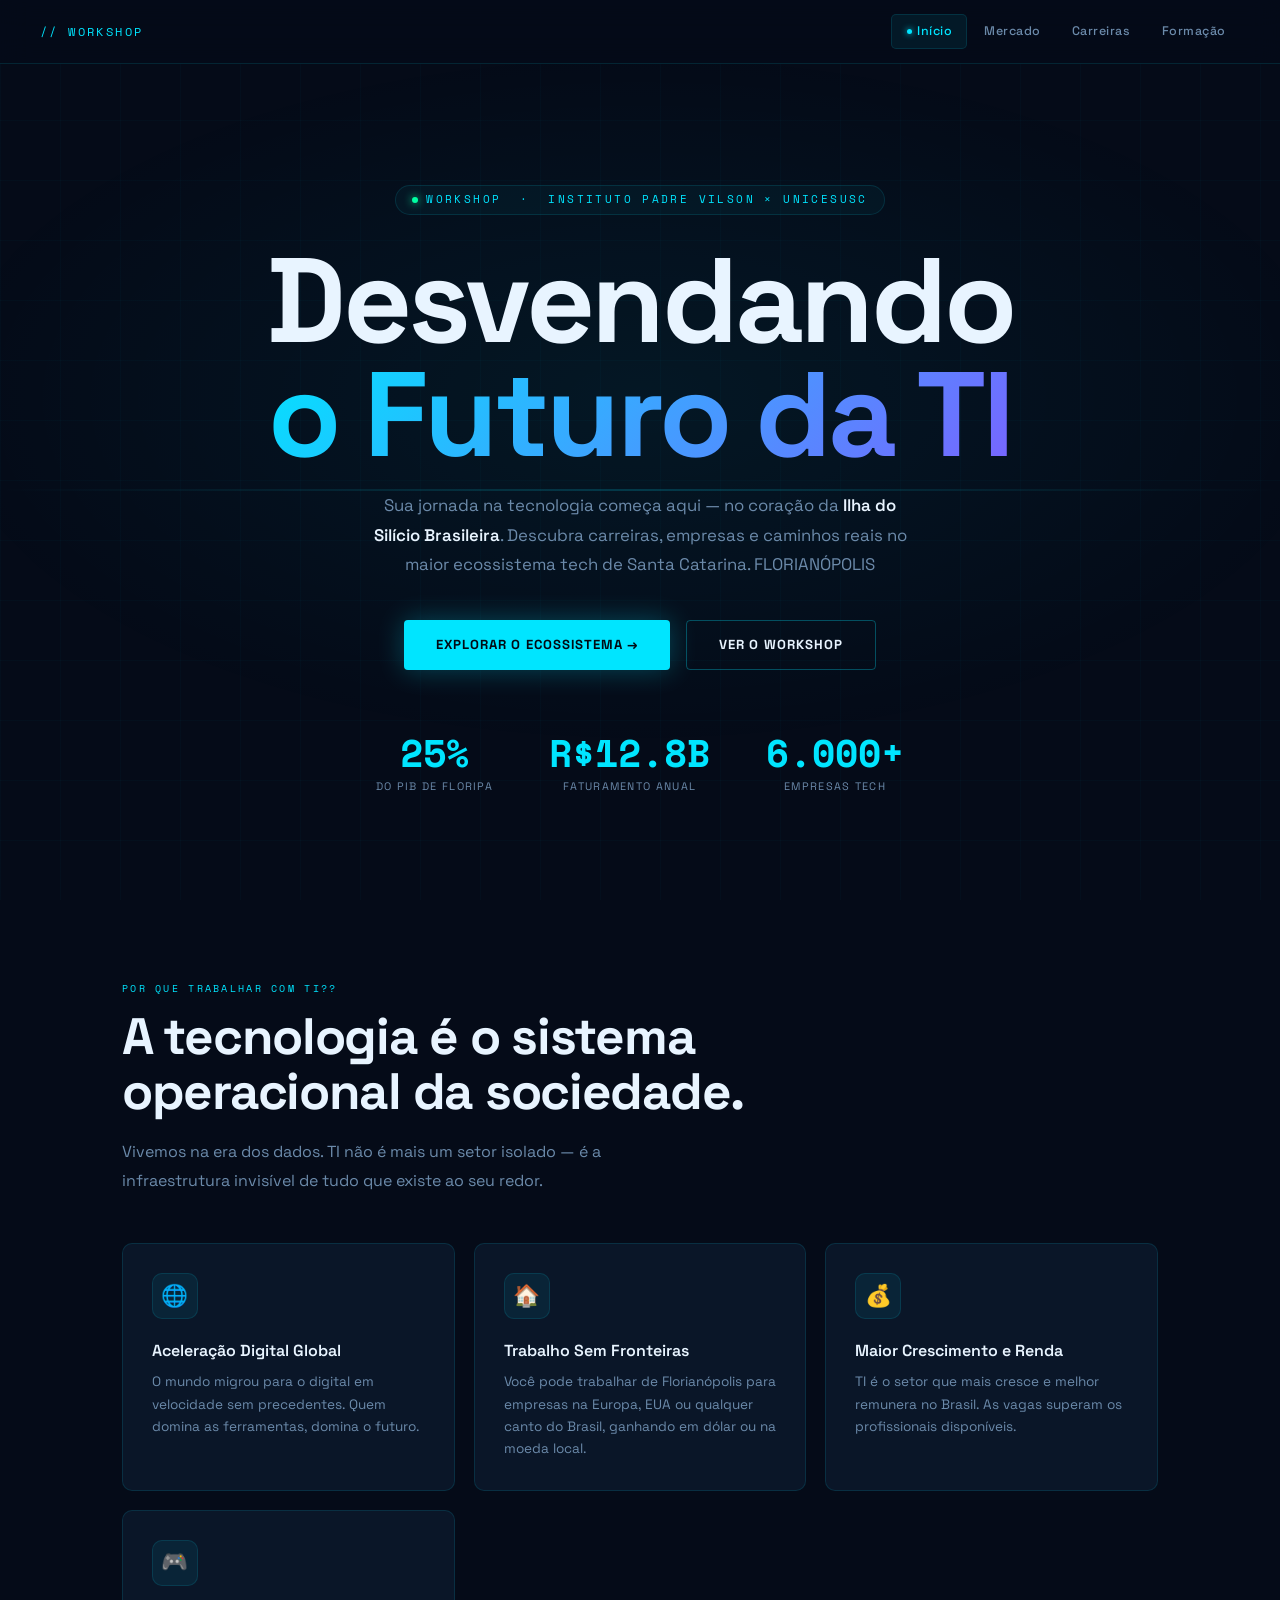
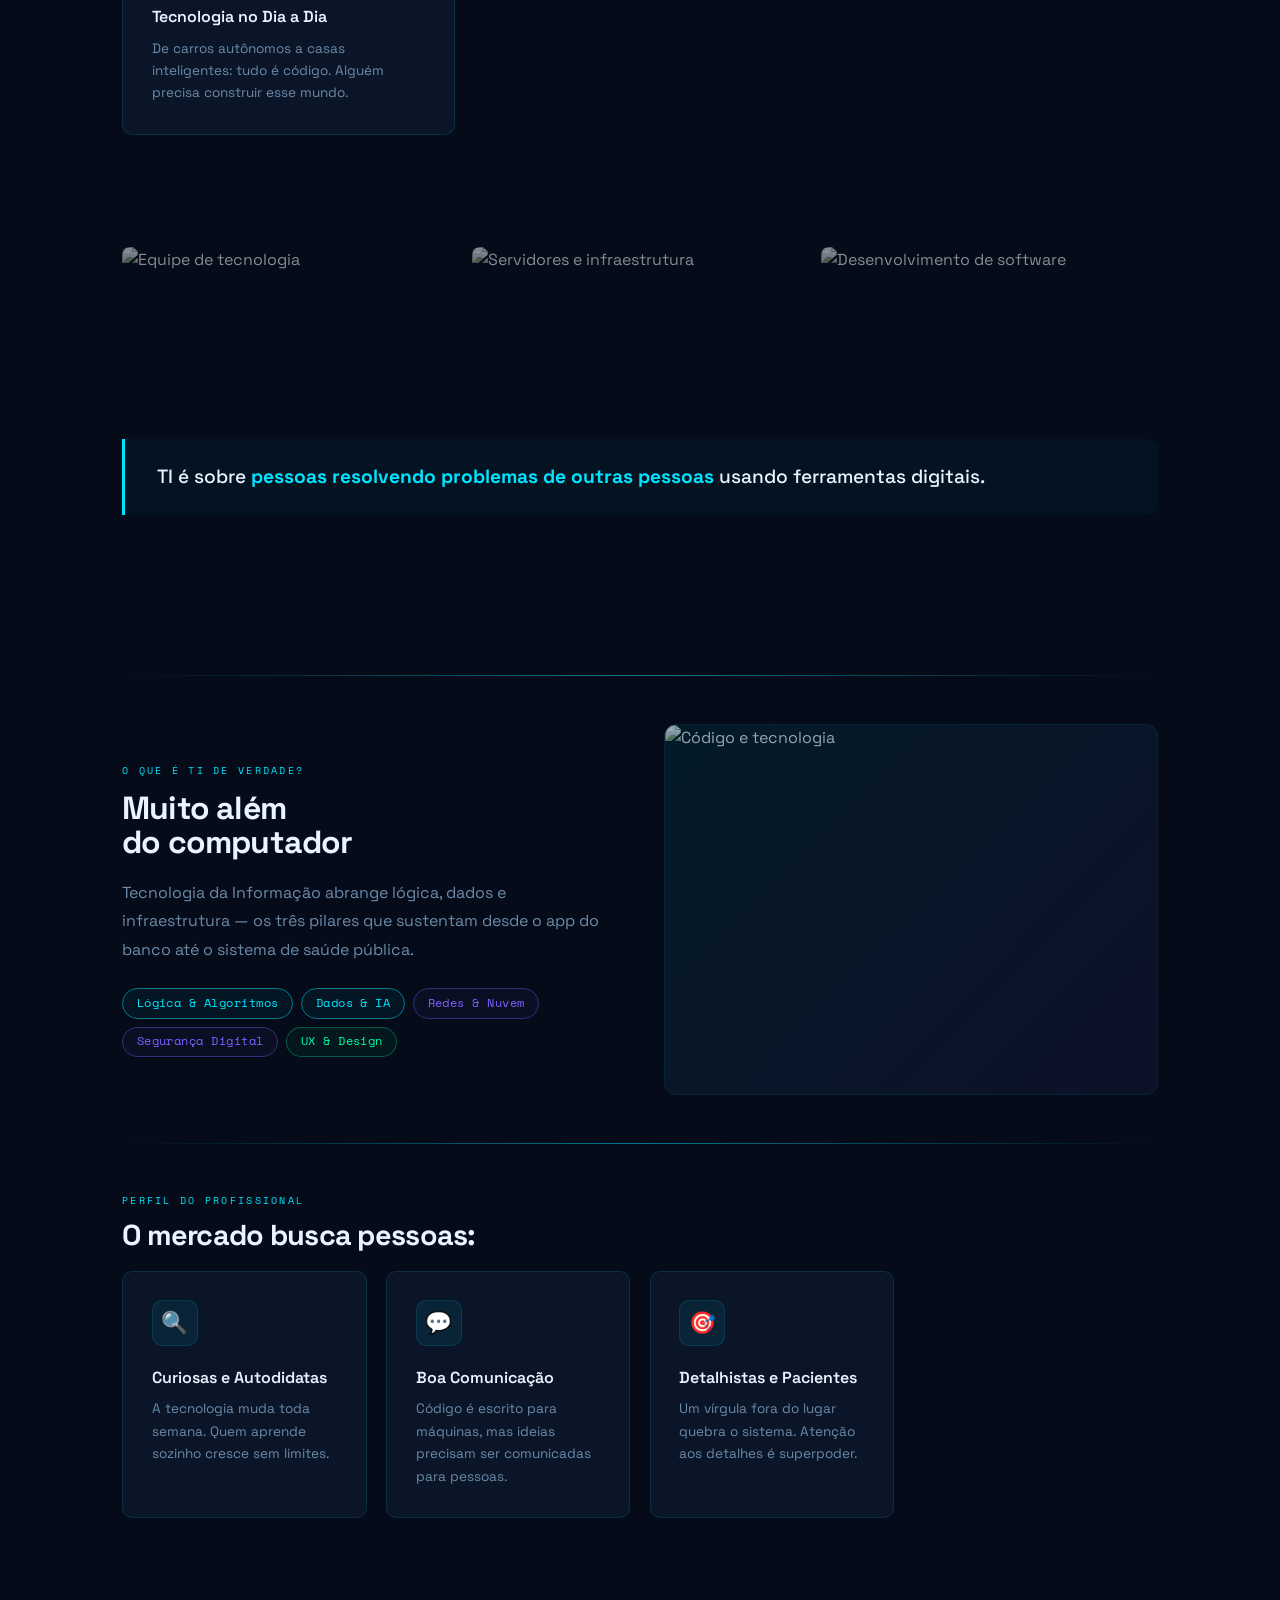
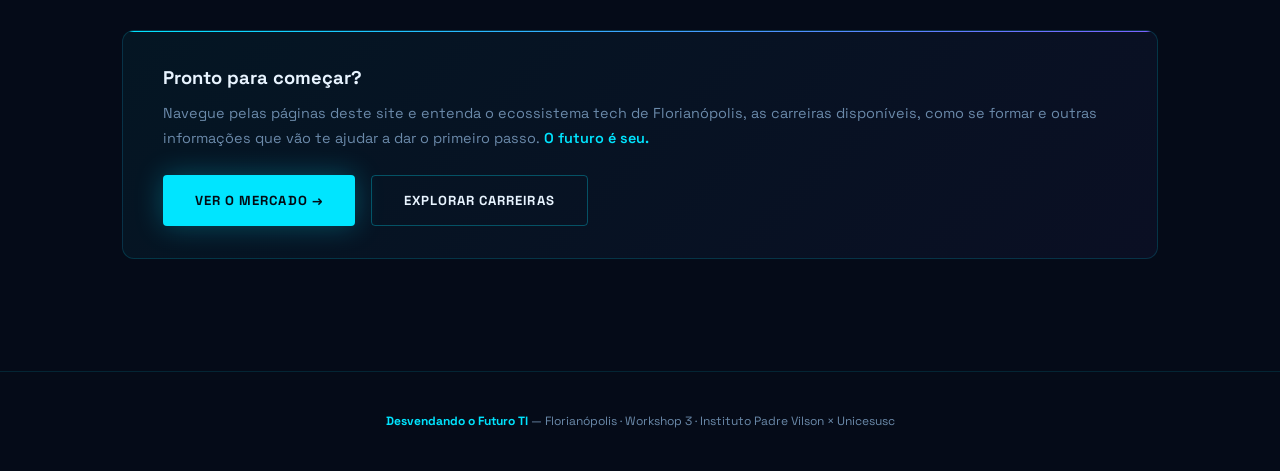
==== commit 40949a00: "Atualiza conteúdo do site 2" ====
--- a/index.html
+++ b/index.html
@@ -22,7 +22,6 @@
     <li><a href="mercado.html"><span class="dot"></span>Mercado</a></li>
     <li><a href="carreiras.html"><span class="dot"></span>Carreiras</a></li>
     <li><a href="formacao.html"><span class="dot"></span>Formação</a></li>
-    <li><a href="workshop.html"><span class="dot"></span>Workshop</a></li>
   </ul>
 </nav>
 
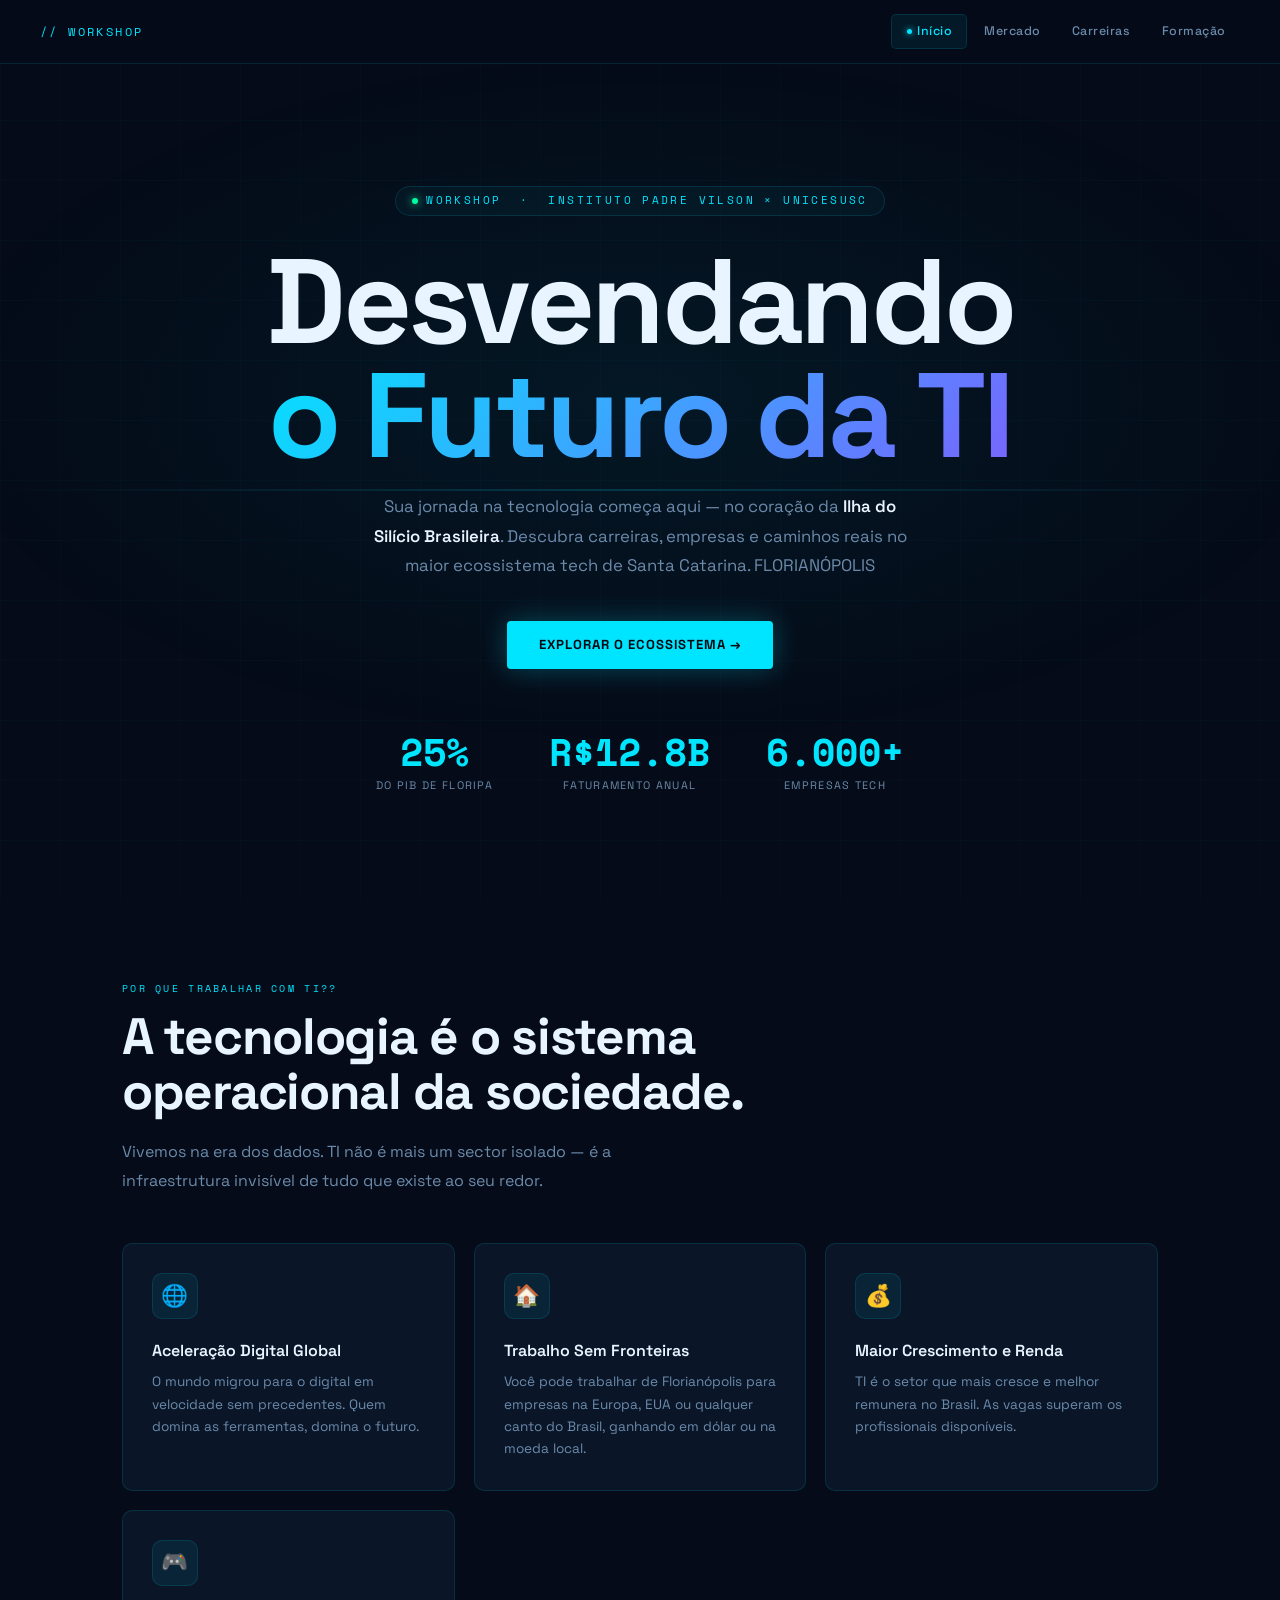
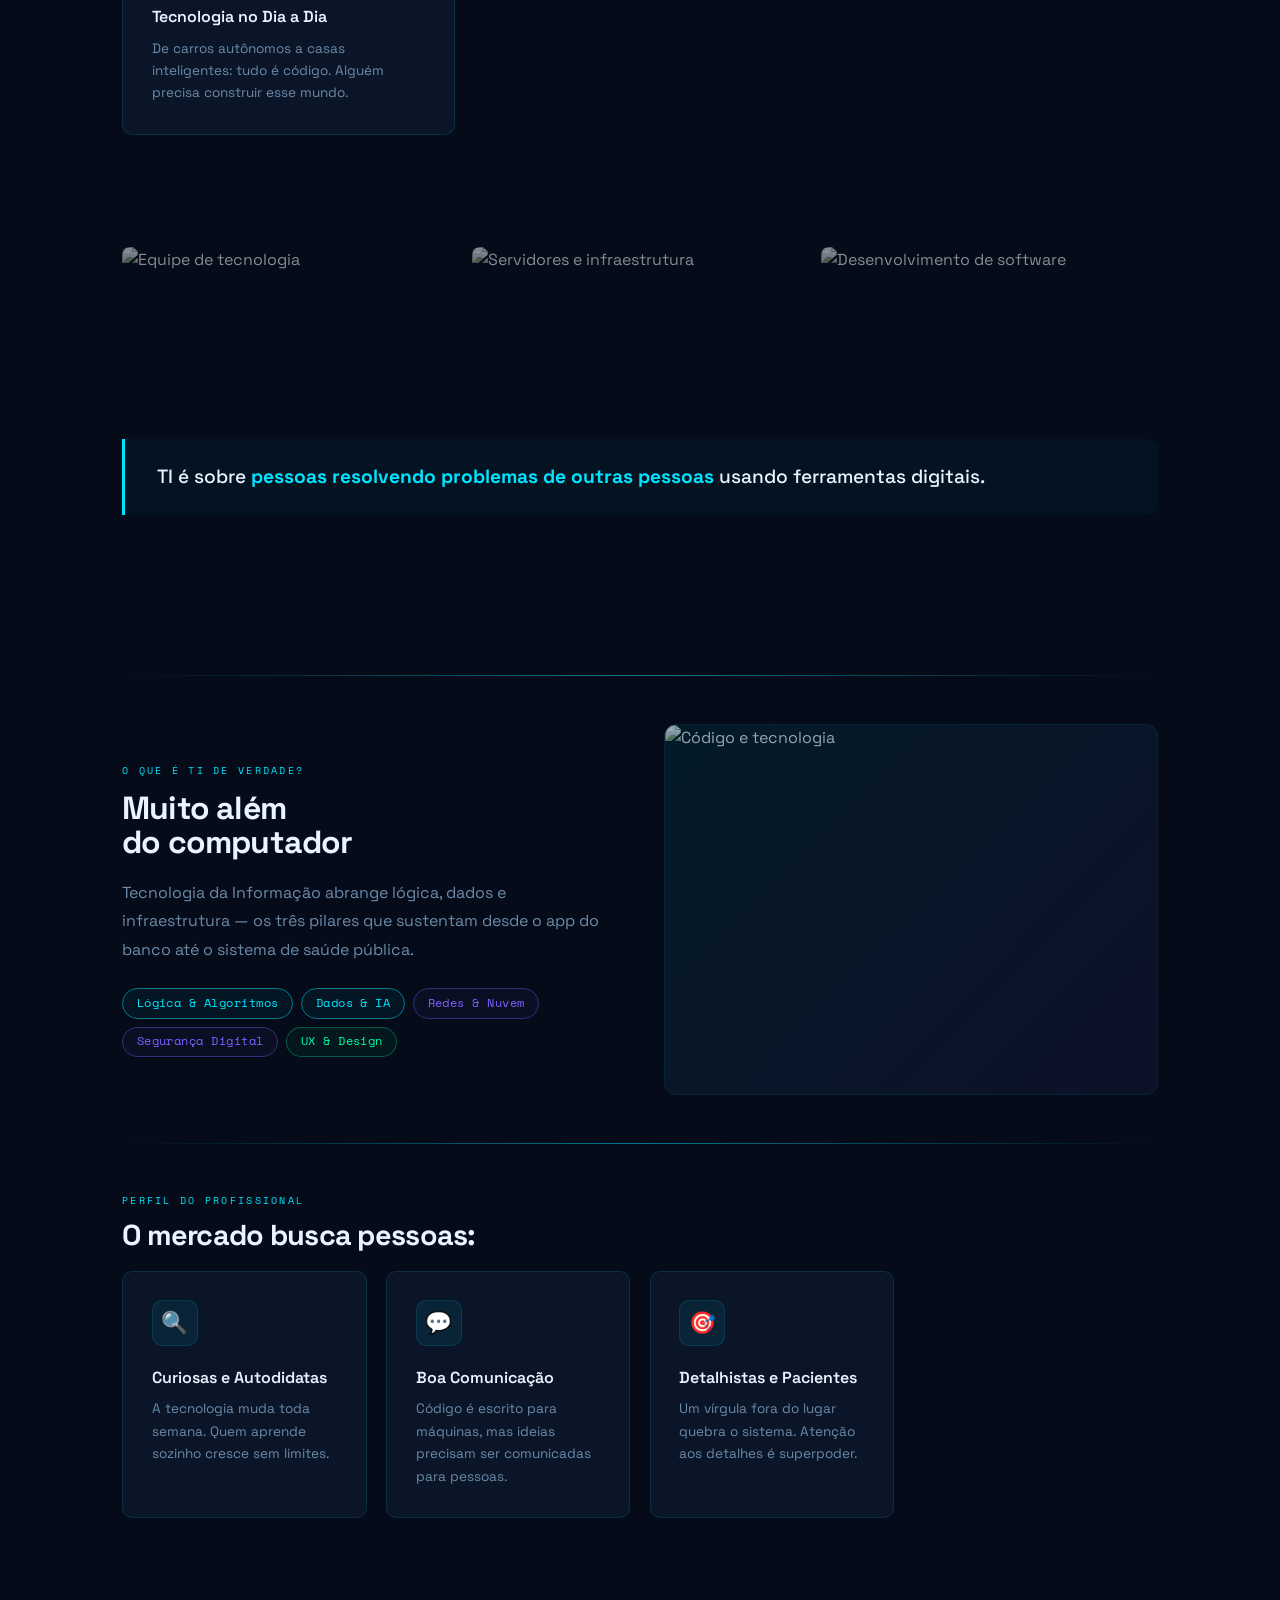
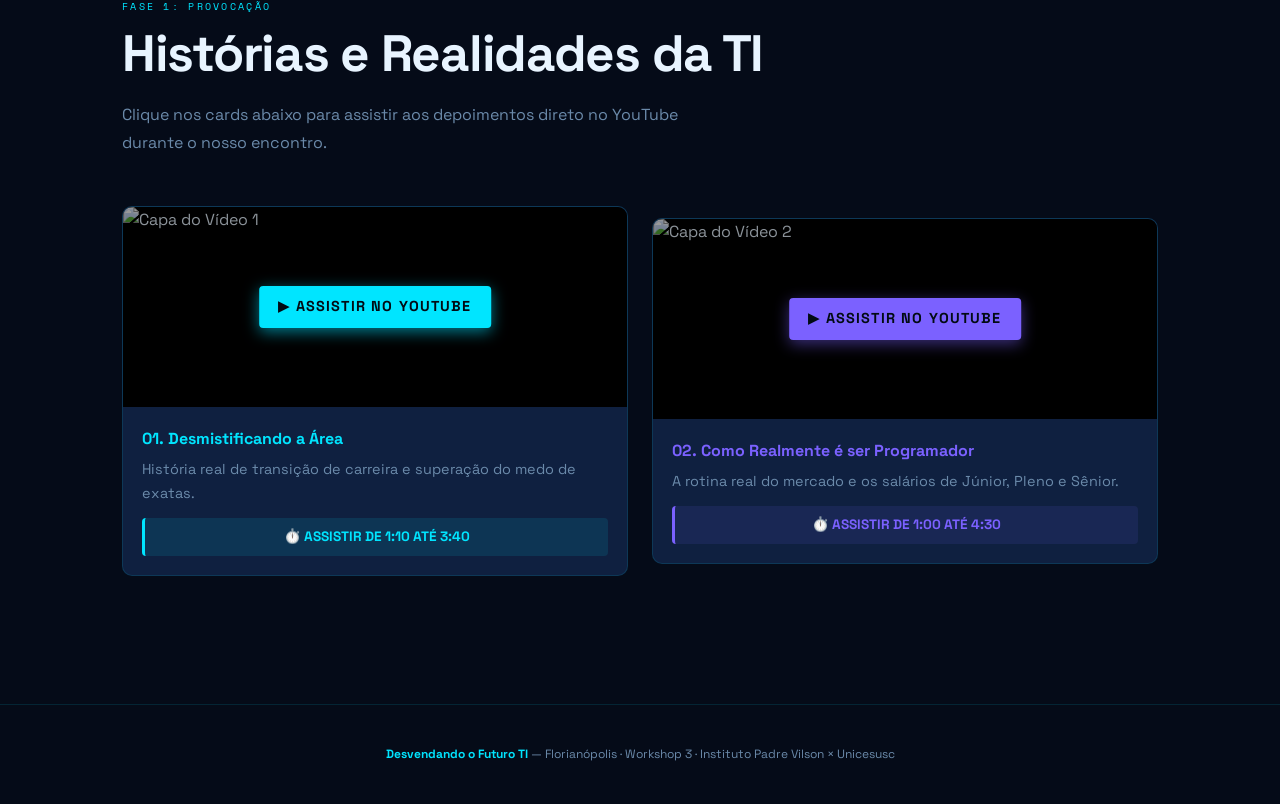
==== commit 3b87486f: "finalizacao" ====
--- a/index.html
+++ b/index.html
@@ -6,10 +6,11 @@
   <title>Desvendando o Futuro TI — Florianópolis</title>
   <meta name="description" content="Workshop 3 – Mercado de Tecnologia em SC. Sua jornada na TI de Florianópolis começa aqui." />
   <link rel="stylesheet" href="style.css" />
+  <script src="https://www.youtube.com/iframe_api"></script>
 </head>
+<script src="https://www.youtube.com/iframe_api"></script>
 <body>
 
-<!-- ══ NAVBAR ══════════════════════════════════════════════════════ -->
 <nav class="navbar">
   <div class="nav-logo">&#47;&#47;&nbsp;WORKSHOP<span></span></div>
 
@@ -25,7 +26,6 @@
   </ul>
 </nav>
 
-<!-- ══ HERO ════════════════════════════════════════════════════════ -->
 <div class="page-wrapper">
   <section class="hero">
     <div class="hero-bg-img"></div>
@@ -34,7 +34,7 @@
     <div class="hero-content">
       <div class="eyebrow">
         <div class="eyebrow-dot"></div>
-        Workshop  &nbsp;·&nbsp; Instituto Padre Vilson × Unicesusc
+        Workshop &nbsp;·&nbsp; Instituto Padre Vilson × Unicesusc
       </div>
 
       <h1>
@@ -51,7 +51,6 @@
 
       <div class="hero-ctas">
         <a href="mercado.html" class="btn btn-primary">Explorar o Ecossistema →</a>
-        <a href="workshop.html" class="btn btn-ghost">Ver o Workshop</a>
       </div>
 
       <div class="hero-stats">
@@ -71,13 +70,12 @@
     </div>
   </section>
 
-  <!-- ══ POR QUE TI? ═══════════════════════════════════════════════ -->
   <section class="section">
     <div data-animate>
       <div class="section-tag">Por que trabalhar com TI??</div>
       <h2 class="section-title">A tecnologia é o sistema<br>operacional da sociedade.</h2>
       <p class="section-desc">
-        Vivemos na era dos dados. TI não é mais um setor isolado — é a
+        Vivemos na era dos dados. TI não é mais um sector isolado — é a
         infraestrutura invisível de tudo que existe ao seu redor.
       </p>
     </div>
@@ -106,7 +104,6 @@
     </div>
   </section>
 
-  <!-- ══ GALERIA + QUOTE ══════════════════════════════════════════ -->
   <section class="section" style="padding-top:0">
     <div class="img-gallery" data-animate>
       <img src="https://images.unsplash.com/photo-1519389950473-47ba0277781c?w=600&q=75" alt="Equipe de tecnologia" loading="lazy" />
@@ -119,7 +116,6 @@
     </div>
   </section>
 
-  <!-- ══ O QUE É TI? ═══════════════════════════════════════════════ -->
   <section class="section" style="padding-top:0">
     <hr class="fancy" />
 
@@ -147,7 +143,6 @@
 
     <hr class="fancy" />
 
-    <!-- perfil -->
     <div data-animate>
       <div class="section-tag">Perfil do profissional</div>
       <h2 class="section-title" style="font-size:1.8rem">O mercado busca pessoas:</h2>
@@ -172,19 +167,45 @@
     </div>
   </section>
 
-  <!-- ══ CTA ════════════════════════════════════════════════════════ -->
-  <section class="section" style="padding-top:0; text-align:center" data-animate>
-    <div class="highlight-box" style="text-align:left">
-      <h3>Pronto para começar?</h3>
-      <p>
-        Navegue pelas páginas deste site e entenda o ecossistema tech de Florianópolis,
-        as carreiras disponíveis, como se formar e outras informações que vão te ajudar
-        a dar o primeiro passo. <strong>O futuro é seu.</strong>
-      </p>
-      <div style="display:flex;gap:1rem;margin-top:1.5rem;flex-wrap:wrap">
-        <a href="mercado.html" class="btn btn-primary">Ver o Mercado →</a>
-        <a href="carreiras.html" class="btn btn-ghost">Explorar Carreiras</a>
-      </div>
+ <section class="section" style="padding-top:0" data-animate>
+    <div class="section-tag">Fase 1: Provocação</div>
+    <h2 class="section-title">Histórias e Realidades da TI</h2>
+    <p class="section-desc">Clique nos cards abaixo para assistir aos depoimentos direto no YouTube durante o nosso encontro.</p>
+    
+    <div class="split" style="margin-top: 2rem; gap: 1.5rem;">
+      
+      <div class="card" style="padding: 0; overflow: hidden; background: var(--surface2); border: 1px solid var(--border); display: flex; flex-direction: column;">
+        <div style="position: relative; width: 100%; height: 200px; background: #000;">
+          <img src="https://img.youtube.com/vi/10r1mAjkN6s/hqdefault.jpg" alt="Capa do Vídeo 1" style="width: 100%; height: 100%; object-fit: cover; opacity: 0.6;">
+          <a href="https://www.youtube.com/watch?v=10r1mAjkN6s&t=70s" target="_blank" class="btn btn-primary" style="position: absolute; top: 50%; left: 50%; transform: translate(-50%, -50%); padding: 0.6rem 1.2rem; font-size: 0.9rem; white-space: nowrap; box-shadow: 0 4px 15px var(--cyan-dim);">
+            ▶ Assistir no YouTube
+          </a>
+        </div>
+        <div style="padding: 1.2rem; flex-grow: 1;">
+          <strong style="color:var(--cyan); display:block; margin-bottom:0.4rem;">01. Desmistificando a Área</strong>
+          <p class="muted" style="font-size:0.9rem; margin-bottom: 0.8rem;">História real de transição de carreira e superação do medo de exatas.</p>
+          <div style="background: rgba(0, 229, 255, 0.1); border-left: 3px solid var(--cyan); padding: 0.5rem; border-radius: 4px; font-size: 0.85rem; font-weight: bold; color: var(--cyan); text-align: center;">
+            ⏱️ ASSISTIR DE 1:10 ATÉ 3:40
+          </div>
+        </div>
+      </div>
+
+      <div class="card" style="padding: 0; overflow: hidden; background: var(--surface2); border: 1px solid var(--border); display: flex; flex-direction: column;">
+        <div style="position: relative; width: 100%; height: 200px; background: #000;">
+          <img src="https://img.youtube.com/vi/CYRllf5f6HE/hqdefault.jpg" alt="Capa do Vídeo 2" style="width: 100%; height: 100%; object-fit: cover; opacity: 0.6;">
+          <a href="https://www.youtube.com/watch?v=CYRllf5f6HE&t=60s" target="_blank" class="btn btn-primary" style="position: absolute; top: 50%; left: 50%; transform: translate(-50%, -50%); padding: 0.6rem 1.2rem; font-size: 0.9rem; white-space: nowrap; background: var(--violet); border-color: var(--violet); box-shadow: 0 4px 15px var(--violet-dim);">
+            ▶ Assistir no YouTube
+          </a>
+        </div>
+        <div style="padding: 1.2rem; flex-grow: 1;">
+          <strong style="color:var(--violet); display:block; margin-bottom:0.4rem;">02. Como Realmente é ser Programador</strong>
+          <p class="muted" style="font-size:0.9rem; margin-bottom: 0.8rem;">A rotina real do mercado e os salários de Júnior, Pleno e Sênior.</p>
+          <div style="background: rgba(123, 97, 255, 0.1); border-left: 3px solid var(--violet); padding: 0.5rem; border-radius: 4px; font-size: 0.85rem; font-weight: bold; color: var(--violet); text-align: center;">
+            ⏱️ ASSISTIR DE 1:00 ATÉ 4:30
+          </div>
+        </div>
+      </div>
+
     </div>
   </section>
 
@@ -192,8 +213,6 @@
     <strong style="color:var(--cyan)">Desvendando o Futuro TI</strong> —
     Florianópolis · Workshop 3 · Instituto Padre Vilson × Unicesusc
   </footer>
-</div>
-
-<script src="script.js"></script>
+</div> <script src="script.js"></script>
 </body>
 </html>
--- a/style.css
+++ b/style.css
@@ -949,3 +949,8 @@
   .page-hero { height: 240px; padding: 2rem 1.5rem; }
   .section { padding: 3rem 1.25rem; }
 }
+@media (max-width: 768px) {
+  .cards {
+    grid-template-columns: 1fr !important;
+  }
+}
